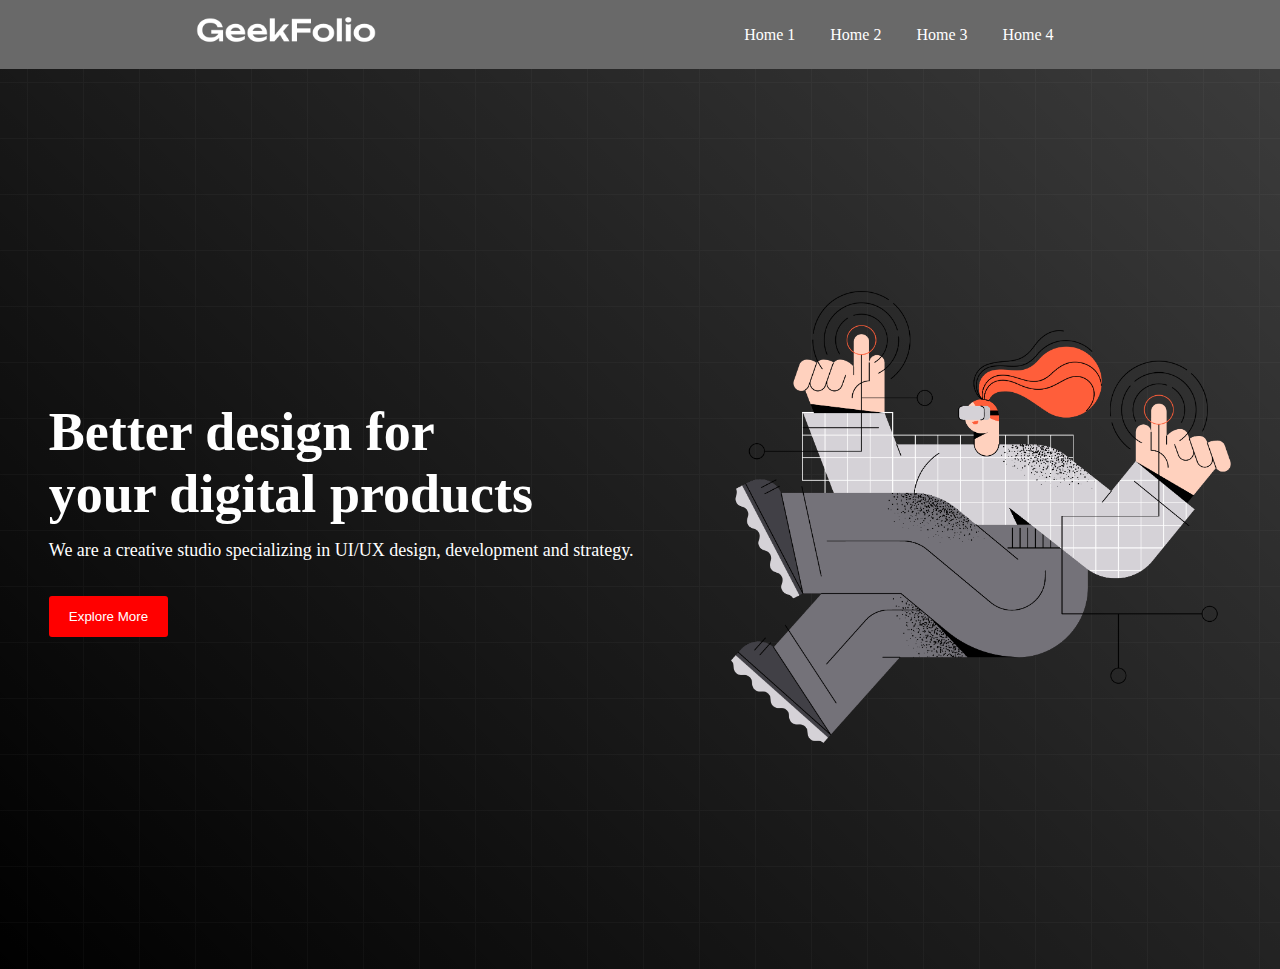
==== index.html @ 1c5ffdd8 "Added index.html and style.css file, also added the navigation bar, and the header banner section" ====
<!DOCTYPE html>
<html lang="en">

<head>
    <meta charset="UTF-8">
    <meta name="viewport" content="width=device-width, initial-scale=1.0">
    <title>Digital Products</title>
    <link rel="stylesheet" href="styles/style.css">
</head>

<body>
    <header>
        <nav>
            <div>
                <img class="nav-logo" src="logo/logo-light.png " alt="">
            </div>
            <!-- Nav Links -->
            <div class="nav-div">
                <ul>
                    <li>Home 1</li>
                    <li>Home 2</li>
                    <li>Home 3</li>
                    <li>Home 4</li>
                </ul>
            </div>
        </nav>
        <!-- Banner section -->
        <div class="banner-container">
            <div class="banner-text">
                <h1 class="banner-title">Better design for <br>
                    your digital products</h1>
                <p class="banner-description">We are a creative studio specializing in UI/UX design, development and
                    strategy.
                </p>
                <button class="btn">Explore More</button>
            </div>
            <div class="banner-logo">
                <img src="images/banner.png" alt="">
            </div>
        </div>
    </header>
    <main></main>
    <footer></footer>
</body>

</html>
---- styles/style.css ----
* {
  margin: 0;
  padding: 0;
}
nav {
  display: flex;
  justify-content: space-around;
  align-items: center;
  background-color: dimgray;
  padding: 15px;
}
nav img {
  width: 180px;
}
.nav-div ul {
  display: flex;
  justify-content: center;
}
.nav-div li {
  list-style: none;
  margin-right: 25px;
  color: white;
  padding: 5px;
  border-radius: 5px;
}
.nav-div li:hover {
  background-color: white;
  color: black;
  cursor: pointer;
}
.banner-container {
  height: 100vh;
  display: flex;
  justify-content: space-around;
  align-items: center;
  background-image: url("/images/background.png"),
    linear-gradient(45deg, #000000, #000000c4);
  color: white;
}
.banner-logo img {
  width: 500px;
}
.banner-title {
  font-size: 54px;
  font-weight: bold;
}
.banner-description {
  font-size: 18px;
  margin-top: 15px;
  margin-bottom: 15px;
}
.btn {
  margin-top: 20px;
  padding: 13px 20px;
  outline: none;
  background-color: red;
  border-radius: 3px;
  border: none;
  color: white;
}
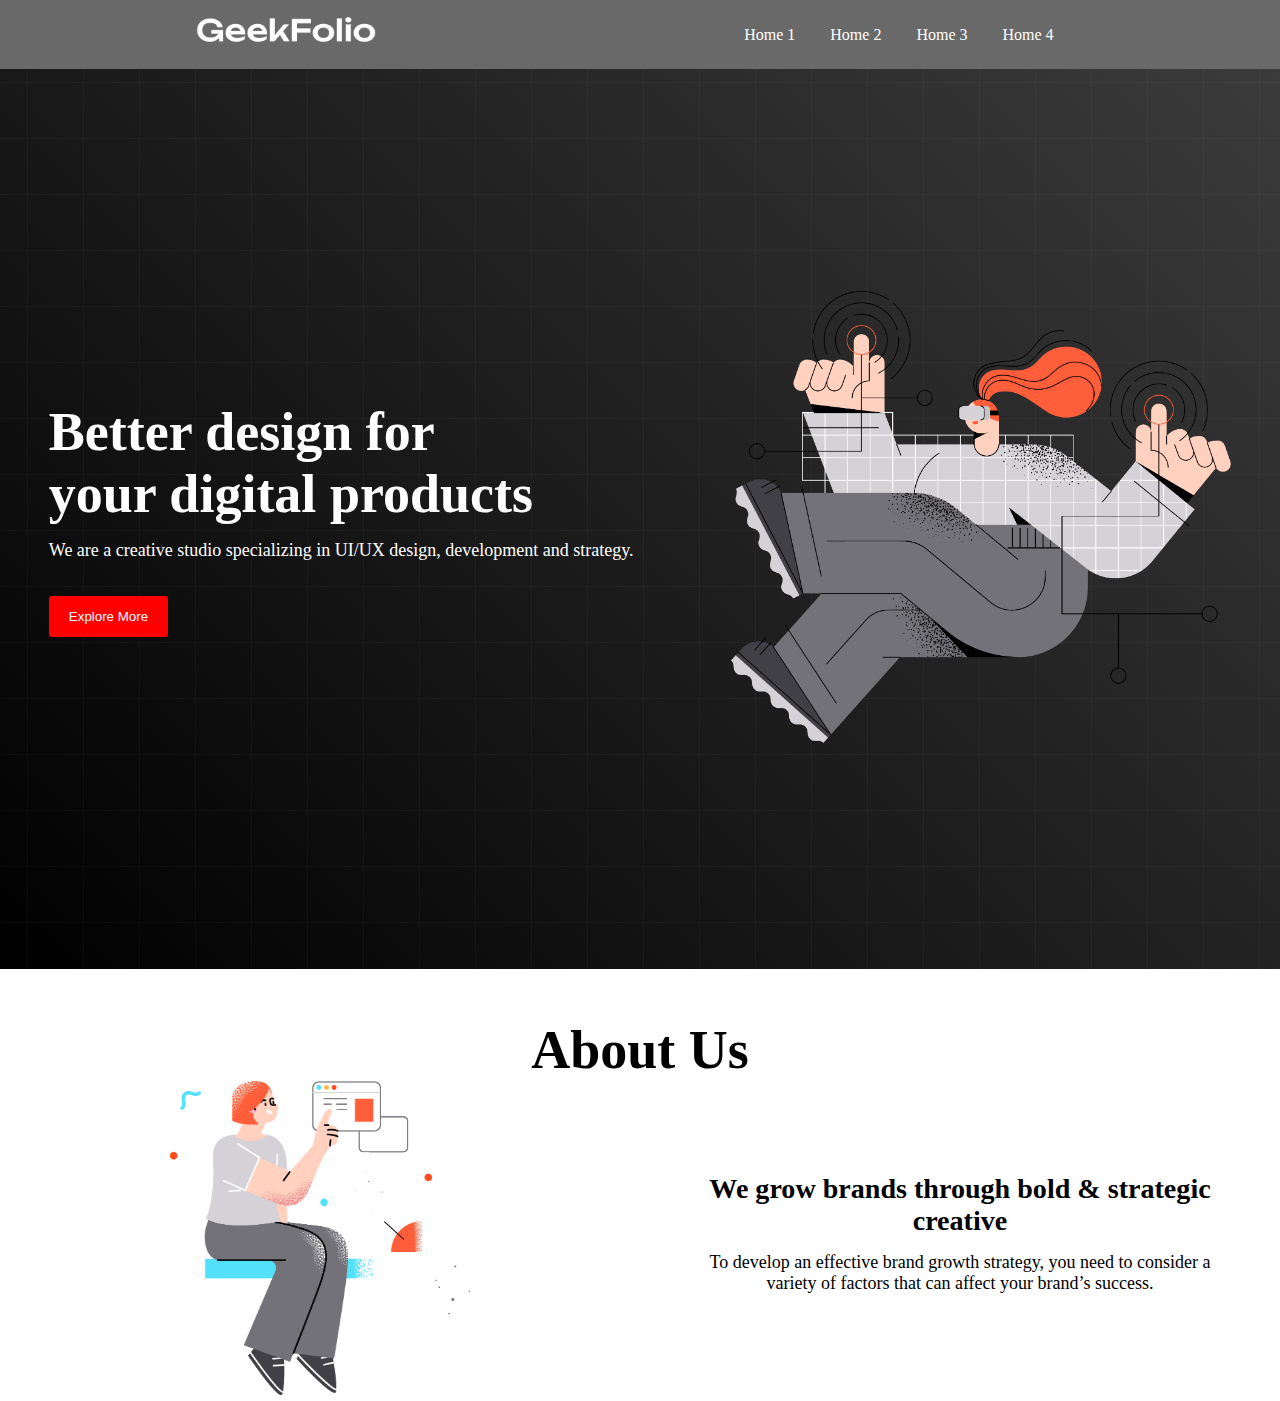
==== commit e813c78e: "Added the about us section, and the about us section's styles" ====
--- a/index.html
+++ b/index.html
@@ -10,6 +10,7 @@
 
 <body>
     <header>
+        <!-- Nav section -->
         <nav>
             <div>
                 <img class="nav-logo" src="logo/logo-light.png " alt="">
@@ -26,20 +27,35 @@
         </nav>
         <!-- Banner section -->
         <div class="banner-container">
-            <div class="banner-text">
-                <h1 class="banner-title">Better design for <br>
+            <div class="text">
+                <h1 class="title">Better design for <br>
                     your digital products</h1>
-                <p class="banner-description">We are a creative studio specializing in UI/UX design, development and
+                <p class="description">We are a creative studio specializing in UI/UX design, development and
                     strategy.
                 </p>
                 <button class="btn">Explore More</button>
             </div>
-            <div class="banner-logo">
+            <div class="logo">
                 <img src="images/banner.png" alt="">
             </div>
         </div>
     </header>
-    <main></main>
+    <main>
+        <!-- About us section -->
+        <h2 style="text-align: center;" class="title"">About Us</h2>
+        <div class=" about-container">
+            <div class="about-text">
+                <h3 class="about-title">We grow brands through
+                    bold & strategic creative</h3>
+                <p class="description">To develop an effective brand growth strategy, you need to consider a variety of
+                    factors that can affect your brand’s
+                    success.</p>
+            </div>
+            <div class="about-image">
+                <img src="/images/section.png" alt="">
+            </div>
+            </div>
+    </main>
     <footer></footer>
 </body>
 
--- a/styles/style.css
+++ b/styles/style.css
@@ -1,7 +1,9 @@
+/* Shared and universal styles */
 * {
   margin: 0;
   padding: 0;
 }
+/* Nav section styles */
 nav {
   display: flex;
   justify-content: space-around;
@@ -28,6 +30,8 @@
   color: black;
   cursor: pointer;
 }
+
+/* Banner section styles */
 .banner-container {
   height: 100vh;
   display: flex;
@@ -37,14 +41,14 @@
     linear-gradient(45deg, #000000, #000000c4);
   color: white;
 }
-.banner-logo img {
+.logo img {
   width: 500px;
 }
-.banner-title {
+.title {
   font-size: 54px;
   font-weight: bold;
 }
-.banner-description {
+.description {
   font-size: 18px;
   margin-top: 15px;
   margin-bottom: 15px;
@@ -58,3 +62,24 @@
   border: none;
   color: white;
 }
+/* About section styles */
+.about-container {
+  text-align: center;
+  display: flex;
+  justify-content: space-around;
+  flex-direction: row-reverse;
+  align-items: center;
+}
+.about-text {
+  width: 40%;
+}
+.about-image img {
+  width: 300px;
+}
+.about-image {
+  width: 40%;
+}
+main {
+  font-size: 1.5em;
+  margin-top: 50px;
+}
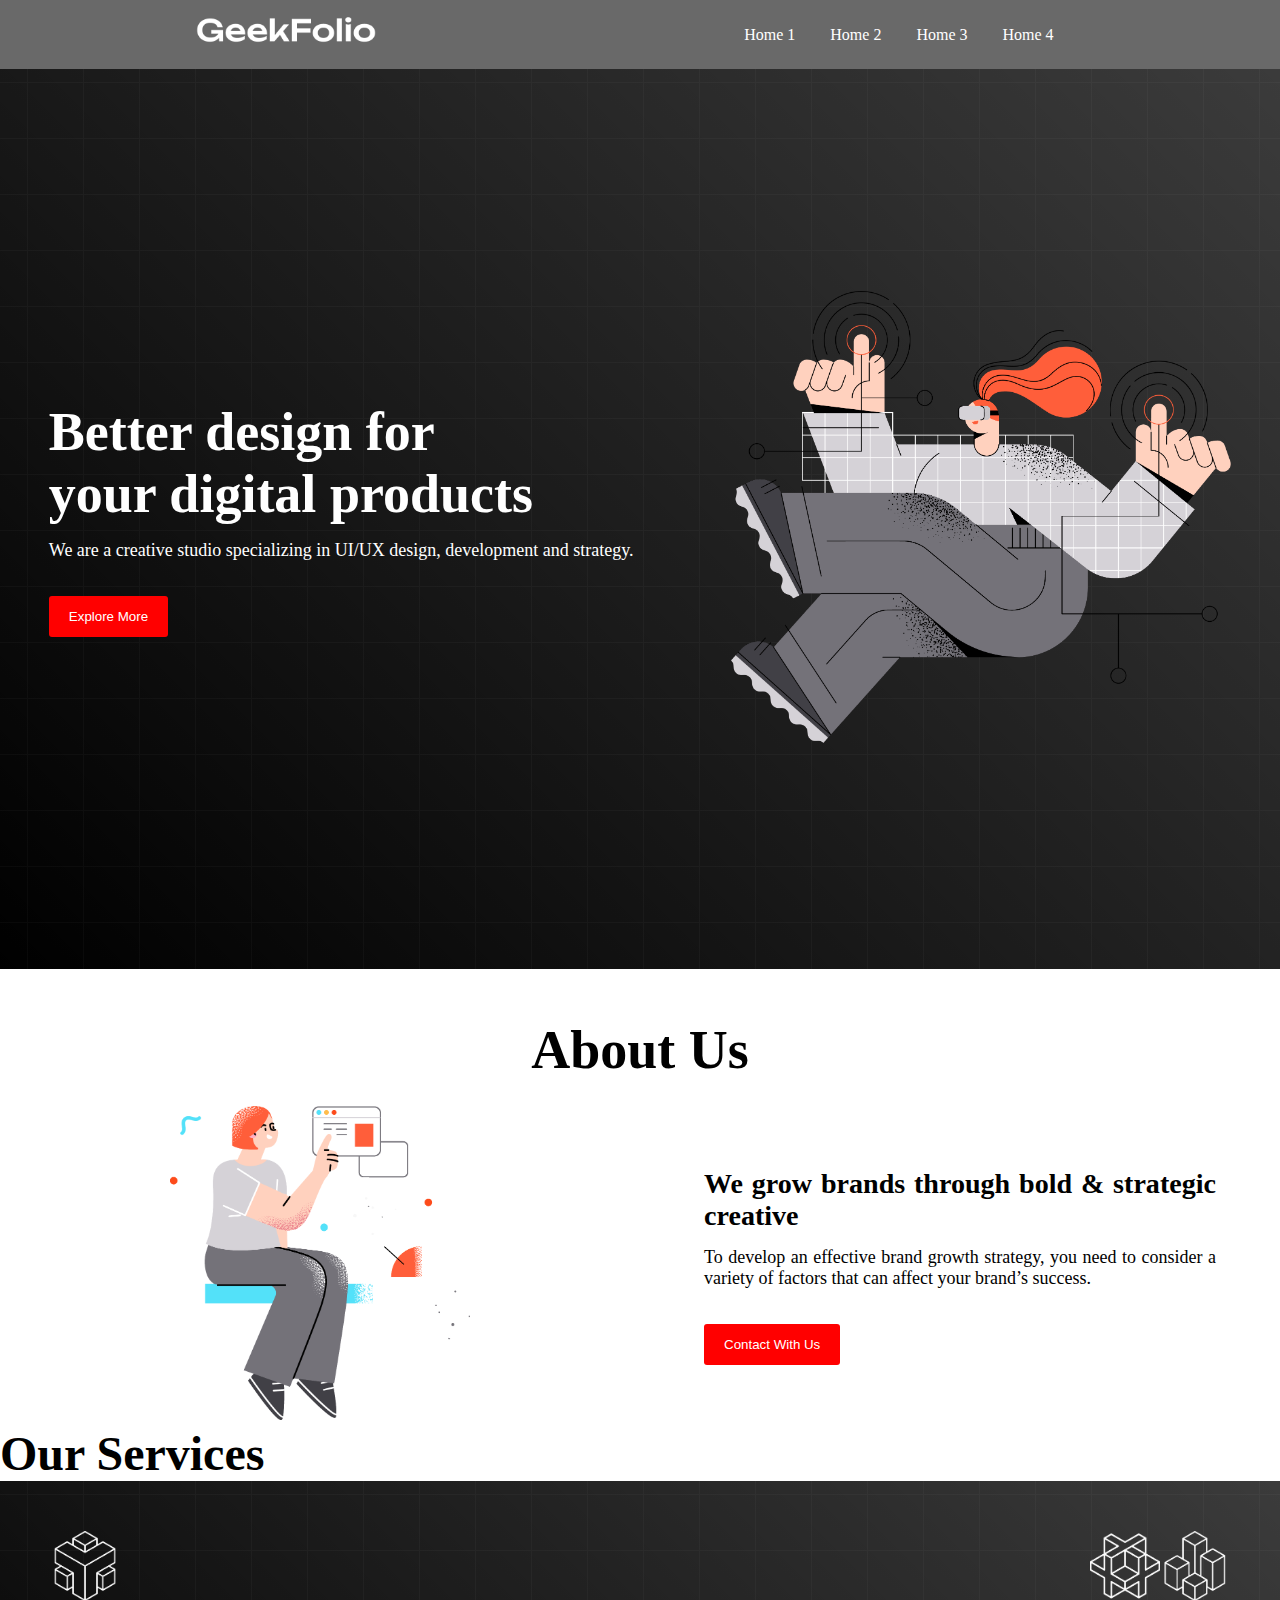
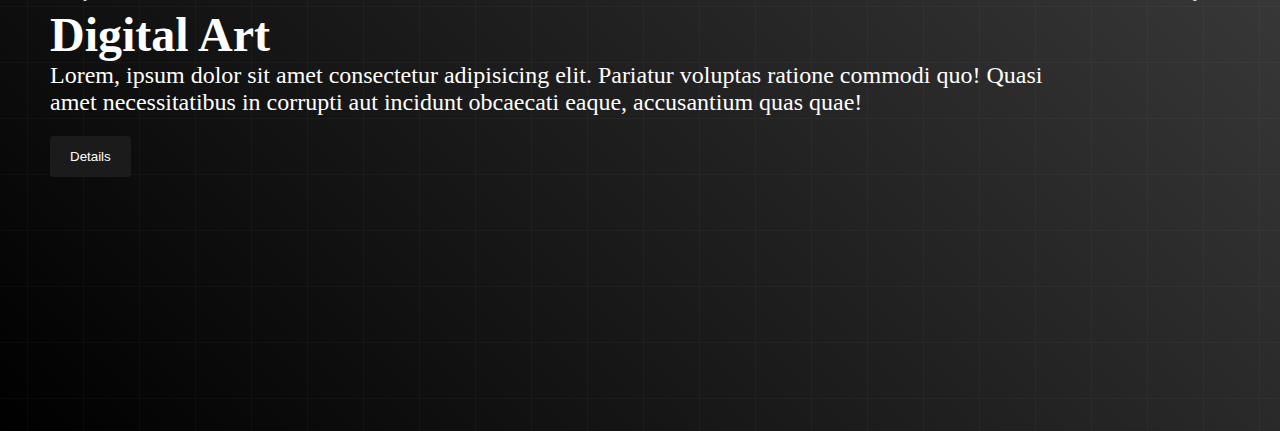
==== commit 7797f83e: "Created Services section" ====
--- a/index.html
+++ b/index.html
@@ -42,7 +42,7 @@
     </header>
     <main>
         <!-- About us section -->
-        <h2 style="text-align: center;" class="title"">About Us</h2>
+        <h2 style="text-align: center; margin-bottom: 25px;" class="title"">About Us</h2>
         <div class=" about-container">
             <div class="about-text">
                 <h3 class="about-title">We grow brands through
@@ -50,11 +50,37 @@
                 <p class="description">To develop an effective brand growth strategy, you need to consider a variety of
                     factors that can affect your brand’s
                     success.</p>
+                <div class="btn-div">
+                    <button class="contact-btn">Contact With Us</button>
+                </div>
             </div>
             <div class="about-image">
                 <img src="/images/section.png" alt="">
+
             </div>
             </div>
+            <!-- Services section -->
+            <h1>Our Services</h1>
+            <div class="services-container">
+                <div class="card-container">
+                    <div class="card">
+                        <img src="/icon/0.png" alt="">
+                        <h1>Digital Art</h1>
+                        <p>Lorem, ipsum dolor sit amet consectetur adipisicing elit. Pariatur voluptas ratione commodi
+                            quo! Quasi amet necessitatibus in corrupti aut incidunt obcaecati eaque, accusantium quas
+                            quae!</p>
+                        <button class="card-btn">Details</button>
+                    </div>
+                    <div class="card">
+                        <img src="/icon/1.png" alt="">
+
+                    </div>
+                    <div class="card">
+                        <img src="/icon/2.png" alt="">
+                    </div>
+                </div>
+            </div>
+
     </main>
     <footer></footer>
 </body>
--- a/styles/style.css
+++ b/styles/style.css
@@ -72,6 +72,7 @@
 }
 .about-text {
   width: 40%;
+  text-align: justify;
 }
 .about-image img {
   width: 300px;
@@ -83,3 +84,42 @@
   font-size: 1.5em;
   margin-top: 50px;
 }
+.contact-btn {
+  margin-top: 20px;
+  padding: 13px 20px;
+  outline: none;
+  background-color: red;
+  border-radius: 3px;
+  border: none;
+  color: white;
+}
+.btn-div {
+  width: 500px;
+  align-items: flex-end;
+}
+
+/* Services section container */
+.services-container {
+  height: 50vh;
+  padding: 50px;
+  color: white;
+  background-image: url(/images/background.png),
+    linear-gradient(45deg, #000000, #000000c4);
+}
+.card img {
+  width: 70px;
+  color: #2e2e2e;
+}
+.card-btn {
+  margin-top: 20px;
+  padding: 13px 20px;
+  outline: none;
+  background-color: #1c1b1b;
+  border-radius: 3px;
+  border: none;
+  color: white;
+}
+.card-container {
+  display: flex;
+  justify-content: space-around;
+}
